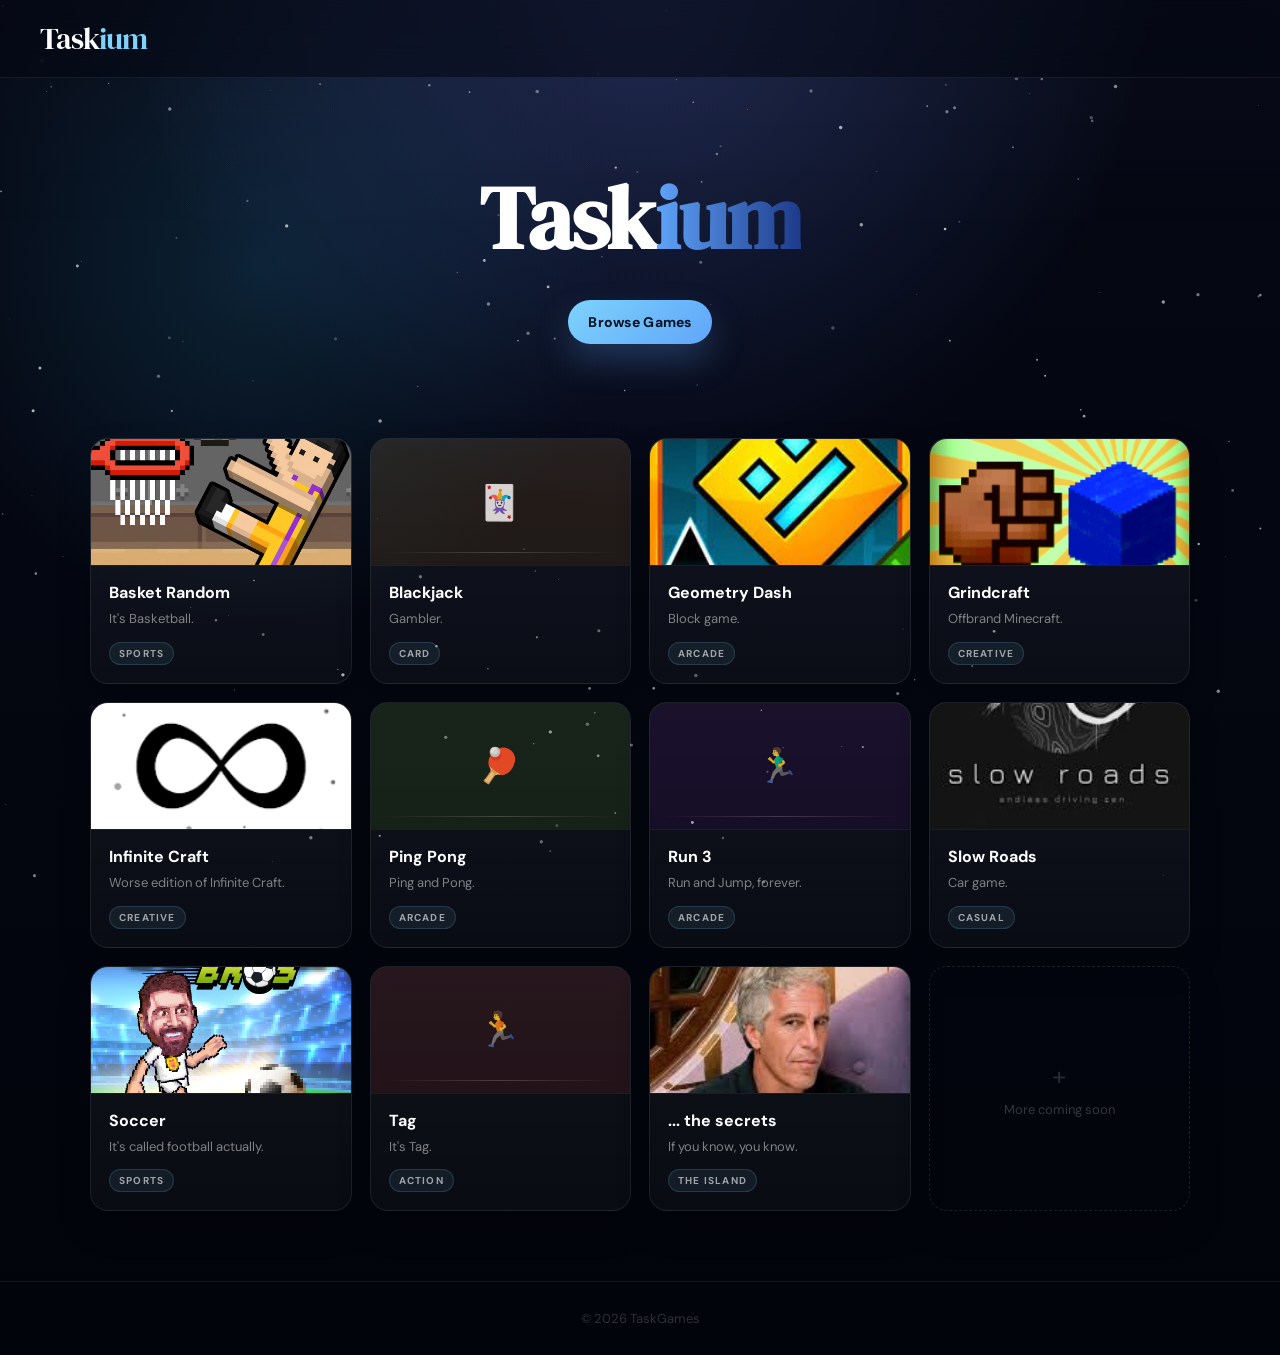
==== index.html @ 25eca899 "Files" ====
<!DOCTYPE html>
<html lang="en">
<head>
<meta charset="UTF-8" />
<meta name="viewport" content="width=device-width, initial-scale=1.0"/>
<title>Taskium</title>
<link rel="preconnect" href="https://fonts.googleapis.com" />
<link rel="preconnect" href="https://fonts.gstatic.com" crossorigin />
<link href="https://fonts.googleapis.com/css2?family=DM+Sans:wght@300;400;500;600&family=DM+Serif+Display&display=swap" rel="stylesheet" />
<link rel="stylesheet" href="styles.css" />
</head>
<body>

<canvas id="stars"></canvas>

<div class="bg">

  <nav>
    <div class="nav-brand">Task<span>ium</span></div>
  </nav>

  <div class="hero">
    <h1 class="hero-title">Task<span class="accent">ium</span></h1>
    <div class="hero-actions">
      <a href="#games" class="hero-btn primary">Browse Games</a>
    </div>
  </div>

  <!-- GAMES -->
  <div class="section" id="games">
    <div class="games-grid">

      <a href="basketrandom/index.html" class="game-card">
        <div class="game-thumb" style="background:rgba(24,95,165,0.15);">
          <img src=".icons/basketrandom.png" alt="Basket Random icon" class="game-thumb-art game-thumb-art--contain" />
        </div>
        <div class="game-body">
          <div class="game-name">Basket Random</div>
          <div class="game-desc">It's Basketball.</div>
          <span class="game-tag">Sports</span>
        </div>
      </a>

      <a href="blackjack/blackjack.html" class="game-card">
        <div class="game-thumb game-thumb-fallback" style="background:rgba(133,79,11,0.15);">🃏</div>
        <div class="game-body">
          <div class="game-name">Blackjack</div>
          <div class="game-desc">Gambler.</div>
          <span class="game-tag">Card</span>
        </div>
      </a>

      <a href="geometrydash/index.html" class="game-card">
        <div class="game-thumb" style="background:rgba(255,165,0,0.15);">
          <img src=".icons/geometrydash.png" alt="Geometry Dash icon" class="game-thumb-art game-thumb-art--contain" />
        </div>
        <div class="game-body">
          <div class="game-name">Geometry Dash</div>
          <div class="game-desc">Block game.</div>
          <span class="game-tag">Arcade</span>
        </div>
      </a>

      <a href="grindcraft/index.html" class="game-card">
        <div class="game-thumb" style="background:rgba(102, 51, 0, 0.15);">
          <img src=".icons/grindcraft.png" alt="Grindcraft icon" class="game-thumb-art game-thumb-art--contain" />
        </div>
        <div class="game-body">
          <div class="game-name">Grindcraft</div>
          <div class="game-desc">Offbrand Minecraft.</div>
          <span class="game-tag">Creative</span>
        </div>
      </a>

      <a href="infinitecraft/infinitecraft.html" class="game-card">
        <div class="game-thumb" style="background:rgba(95,94,90,0.2);">
          <img src=".icons/infinitecraft.png" alt="Infinite Craft icon" class="game-thumb-art game-thumb-art--contain" />
        </div>
        <div class="game-body">
          <div class="game-name">Infinite Craft</div>
          <div class="game-desc">Worse edition of Infinite Craft.</div>
          <span class="game-tag">Creative</span>
        </div>
      </a>

      <a href="pingpong/pingpong.html" class="game-card">
        <div class="game-thumb game-thumb-fallback" style="background:rgba(59,109,17,0.18);">🏓</div>
        <div class="game-body">
          <div class="game-name">Ping Pong</div>
          <div class="game-desc">Ping and Pong.</div>
          <span class="game-tag">Arcade</span>
        </div>
      </a>

      <a href="run3/run3.html" class="game-card">
        <div class="game-thumb game-thumb-fallback" style="background:rgba(75,0,130,0.15);">🏃‍♂️</div>
        <div class="game-body">
          <div class="game-name">Run 3</div>
          <div class="game-desc">Run and Jump, forever.</div>
          <span class="game-tag">Arcade</span>
        </div>
      </a>

      <a href="slowroads/slowroads.html" class="game-card">
        <div class="game-thumb" style="background:rgba(169,169,169,0.15);">
          <img src=".icons/slowroads.png" alt="Slow Roads icon" class="game-thumb-art game-thumb-art--contain" />
        </div>
        <div class="game-body">
          <div class="game-name">Slow Roads</div>
          <div class="game-desc">Car game.</div>
          <span class="game-tag">Casual</span>
        </div>
      </a>

      <a href="soccer/index.html" class="game-card">
        <div class="game-thumb" style="background:rgba(34,139,34,0.15);">
          <img src=".icons/soccer.png" alt="Soccer icon" class="game-thumb-art game-thumb-art--contain" />
        </div>
        <div class="game-body">
          <div class="game-name">Soccer</div>
          <div class="game-desc">It's called football actually.</div>
          <span class="game-tag">Sports</span>
        </div>
      </a>

      <a href="tag/index.html" class="game-card">
        <div class="game-thumb game-thumb-fallback" style="background:rgba(163,45,45,0.15);">🏃</div>
        <div class="game-body">
          <div class="game-name">Tag</div>
          <div class="game-desc">It's Tag.</div>
          <span class="game-tag">Action</span>
        </div>
      </a>

      <a href="fne/index.html" class="game-card">
        <div class="game-thumb" style="background:rgba(133,79,11,0.15);">
          <img src=".icons/fne.png" alt="FNE icon" class="game-thumb-art game-thumb-art--contain" style="object-position:center 22%;" />
        </div>
        <div class="game-body">
          <div class="game-name">... the secrets</div>
          <div class="game-desc">If you know, you know.</div>
          <span class="game-tag">THE ISLAND</span>
        </div>
      </a>

      <div class="game-card" style="border:1px dashed rgba(255,255,255,0.1);background:transparent;display:flex;align-items:center;justify-content:center;flex-direction:column;gap:8px;min-height:190px;cursor:default;">
        <div style="font-size:26px;color:rgba(255,255,255,0.15);">+</div>
        <div style="font-size:13px;color:rgba(255,255,255,0.2);">More coming soon</div>
      </div>

    </div>
  </div>

  <footer>© 2026 TaskGames</footer>

</div>

<script>
  const canvas = document.getElementById('stars');
  const ctx = canvas.getContext('2d');
  let W, H, stars = [];

  function resize() {
    W = canvas.width  = window.innerWidth;
    H = canvas.height = window.innerHeight;
  }

  function initStars(n = 180) {
    stars = [];
    for (let i = 0; i < n; i++) {
      stars.push({
        x:       Math.random() * W,
        y:       Math.random() * H,
        r:       Math.random() * 1.5 + 0.3,
        speed:   Math.random() * 0.2 + 0.04,
        opacity: Math.random() * 0.55 + 0.2
      });
    }
  }

  function drawStars() {
    ctx.clearRect(0, 0, W, H);
    for (const s of stars) {
      ctx.beginPath();
      ctx.arc(s.x, s.y, s.r, 0, Math.PI * 2);
      ctx.fillStyle = `rgba(255,255,255,${s.opacity})`;
      ctx.fill();
      s.y -= s.speed;
      if (s.y + s.r < 0) {
        s.y = H + s.r;
        s.x = Math.random() * W;
      }
    }
    requestAnimationFrame(drawStars);
  }

  window.addEventListener('resize', () => { resize(); initStars(); });
  resize();
  initStars();
  drawStars();


</script>
</body>
</html>
---- styles.css ----
html {
  scroll-behavior: smooth;
}

*, *::before, *::after { box-sizing: border-box; margin: 0; padding: 0; }

body {
  font-family: 'DM Sans', sans-serif;
  background:
    radial-gradient(circle at top, rgba(76, 114, 255, 0.22), transparent 34%),
    radial-gradient(circle at 20% 20%, rgba(58, 196, 255, 0.14), transparent 24%),
    linear-gradient(180deg, #050814 0%, #02040b 100%);
  min-height: 100vh;
  color: #fff;
}

#stars {
  position: fixed;
  top: 0; left: 0;
  width: 100%; height: 100%;
  z-index: 0;
  pointer-events: none;
}

.bg {
  min-height: 100vh;
  position: relative;
  z-index: 1;
  background:
    linear-gradient(180deg, rgba(255,255,255,0.02), transparent 18%),
    radial-gradient(circle at top, rgba(255,255,255,0.04), transparent 35%);
}

nav {
  display: flex;
  align-items: center;
  justify-content: space-between;
  padding: 18px 40px;
  border-bottom: 1px solid rgba(255,255,255,0.07);
  background: rgba(4,8,20,0.58);
  backdrop-filter: blur(16px);
  position: sticky;
  top: 0;
  z-index: 10;
}
.nav-brand {
  font-family: 'DM Serif Display', serif;
  font-size: 30px;
  letter-spacing: -1px;
}
.nav-brand span {
  color: #7dd3fc;
}
.nav-links {
  display: flex;
  align-items: center;
  gap: 12px;
}
.nav-links a {
  color: rgba(255,255,255,0.68);
  text-decoration: none;
  font-size: 13px;
  font-weight: 600;
  letter-spacing: 0.08em;
  text-transform: uppercase;
  padding: 10px 14px;
  border-radius: 999px;
  border: 1px solid rgba(255,255,255,0.08);
  background: rgba(255,255,255,0.03);
  transition: border-color .2s, color .2s, transform .2s, background .2s;
}
.nav-links a:hover {
  color: #fff;
  border-color: rgba(125,211,252,0.35);
  background: rgba(255,255,255,0.06);
  transform: translateY(-1px);
}

.hero {
  display: flex;
  flex-direction: column;
  align-items: center;
  justify-content: center;
  text-align: center;
  padding: 96px 40px 64px;
  gap: 18px;
}

.hero-title {
  font-family: 'DM Serif Display', serif;
  font-size: clamp(52px, 8vw, 88px);
  line-height: 1;
  letter-spacing: -2px;
  margin-bottom: 20px;
  color: #ffffff;
}
.hero-title .accent {
  background: linear-gradient(to right, #60a5fa 0%, #1e3a8a 100%);
  -webkit-background-clip: text;
  -webkit-text-fill-color: transparent;
  background-clip: text;
}

.hero-actions {
  display: flex;
  align-items: center;
  justify-content: center;
  gap: 14px;
  flex-wrap: wrap;
}
.hero-btn {
  text-decoration: none;
  padding: 13px 20px;
  border-radius: 999px;
  font-size: 14px;
  font-weight: 700;
  letter-spacing: 0.02em;
  transition: transform .2s, box-shadow .2s, border-color .2s, background .2s;
}
.hero-btn.primary {
  color: #02111f;
  background: linear-gradient(135deg, #7dd3fc 0%, #60a5fa 100%);
  box-shadow: 0 16px 34px rgba(96,165,250,0.25);
}
.hero-btn.secondary {
  color: #fff;
  border: 1px solid rgba(255,255,255,0.14);
  background: rgba(255,255,255,0.04);
}
.hero-btn:hover {
  transform: translateY(-2px);
}

.section {
  padding: 30px 40px 70px;
  max-width: 1180px;
  margin: 0 auto;
}

.games-grid {
  display: grid;
  grid-template-columns: repeat(auto-fill, minmax(240px, 1fr));
  gap: 18px;
}

.game-card {
  background: linear-gradient(180deg, rgba(255,255,255,0.06), rgba(255,255,255,0.03));
  border-radius: 18px;
  border: 1px solid rgba(255,255,255,0.08);
  overflow: hidden;
  cursor: pointer;
  transition: transform .2s, border-color .2s, background .2s, box-shadow .2s;
  text-decoration: none;
  color: inherit;
  display: block;
  box-shadow: 0 16px 34px rgba(0,0,0,0.18);
}
.game-card:hover {
  transform: translateY(-5px);
  border-color: rgba(125,211,252,0.28);
  background: linear-gradient(180deg, rgba(255,255,255,0.08), rgba(255,255,255,0.04));
  box-shadow: 0 20px 40px rgba(0,0,0,0.28);
}

.game-thumb {
  height: 126px;
  display: flex;
  align-items: center;
  justify-content: center;
  font-size: 46px;
  position: relative;
  overflow: hidden;
  padding: 0;
}
.game-thumb-art {
  width: 100%;
  height: 100%;
  display: block;
  position: relative;
  z-index: 1;
  filter: drop-shadow(0 10px 22px rgba(0,0,0,0.18));
}
.game-thumb-art--contain {
  object-fit: cover;
}
.game-thumb-art--cover {
  object-fit: cover;
}
.game-thumb-fallback {
  font-size: 34px;
  font-weight: 800;
  letter-spacing: 0.08em;
  color: rgba(255,255,255,0.88);
}
.game-thumb::after {
  content: '';
  position: absolute;
  inset: auto 12px 12px 12px;
  height: 1px;
  background: linear-gradient(90deg, transparent, rgba(255,255,255,0.18), transparent);
}

.game-body {
  padding: 16px 18px 18px;
  border-top: 1px solid rgba(255,255,255,0.06);
}
.game-name {
  font-size: 16px;
  font-weight: 700;
  color: #fff;
  margin-bottom: 6px;
}
.game-desc {
  font-size: 13px;
  color: rgba(255,255,255,0.48);
  line-height: 1.6;
}
.game-tag {
  display: inline-block;
  font-size: 10px;
  font-weight: 700;
  text-transform: uppercase;
  letter-spacing: 0.12em;
  padding: 4px 9px;
  border-radius: 100px;
  margin-top: 12px;
  background: rgba(125,211,252,0.08);
  color: rgba(255,255,255,0.6);
  border: 1px solid rgba(125,211,252,0.16);
}

footer {
  text-align: center;
  padding: 28px;
  border-top: 1px solid rgba(255,255,255,0.06);
  font-size: 13px;
  color: rgba(255,255,255,0.18);
}

@media (max-width: 600px) {
  nav {
    padding: 16px 20px;
    flex-direction: column;
    gap: 12px;
  }
  .hero {
    padding: 50px 20px 36px;
  }
  .hero-actions {
    width: 100%;
  }
  .hero-btn {
    width: 100%;
  }
  .section { padding: 36px 20px; }
}
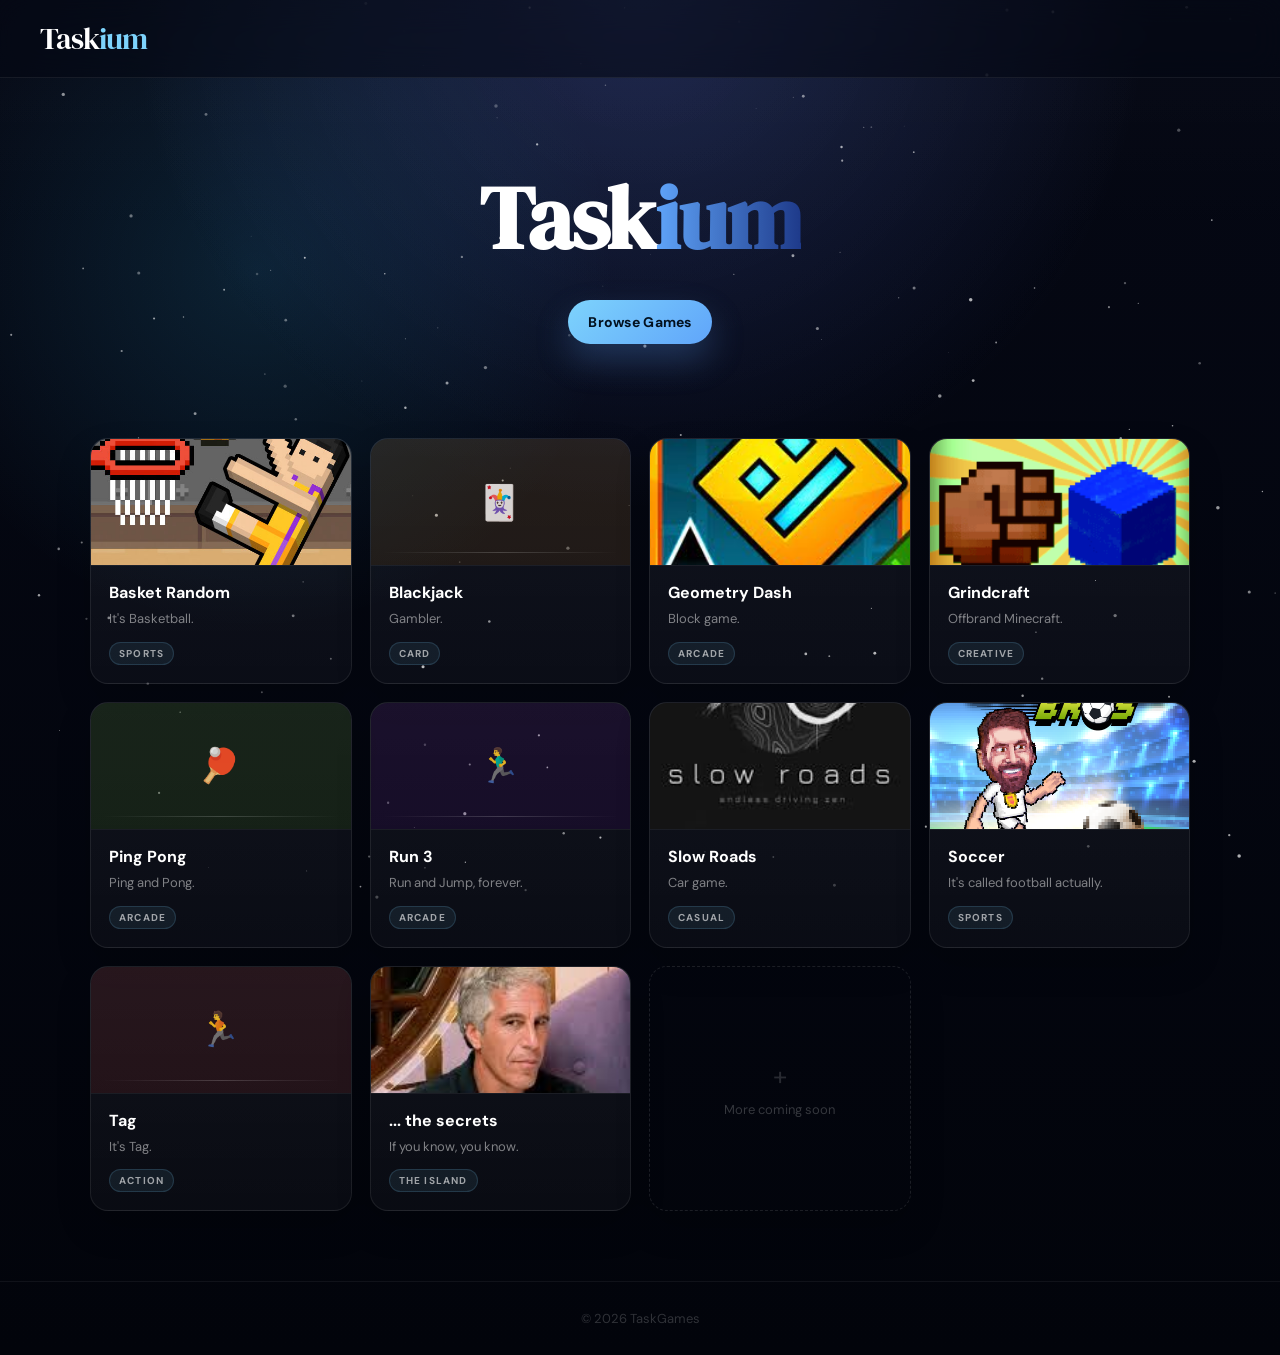
==== commit 1ad04d11: "oops" ====
--- a/index.html
+++ b/index.html
@@ -68,17 +68,6 @@
         <div class="game-body">
           <div class="game-name">Grindcraft</div>
           <div class="game-desc">Offbrand Minecraft.</div>
-          <span class="game-tag">Creative</span>
-        </div>
-      </a>
-
-      <a href="infinitecraft/infinitecraft.html" class="game-card">
-        <div class="game-thumb" style="background:rgba(95,94,90,0.2);">
-          <img src=".icons/infinitecraft.png" alt="Infinite Craft icon" class="game-thumb-art game-thumb-art--contain" />
-        </div>
-        <div class="game-body">
-          <div class="game-name">Infinite Craft</div>
-          <div class="game-desc">Worse edition of Infinite Craft.</div>
           <span class="game-tag">Creative</span>
         </div>
       </a>
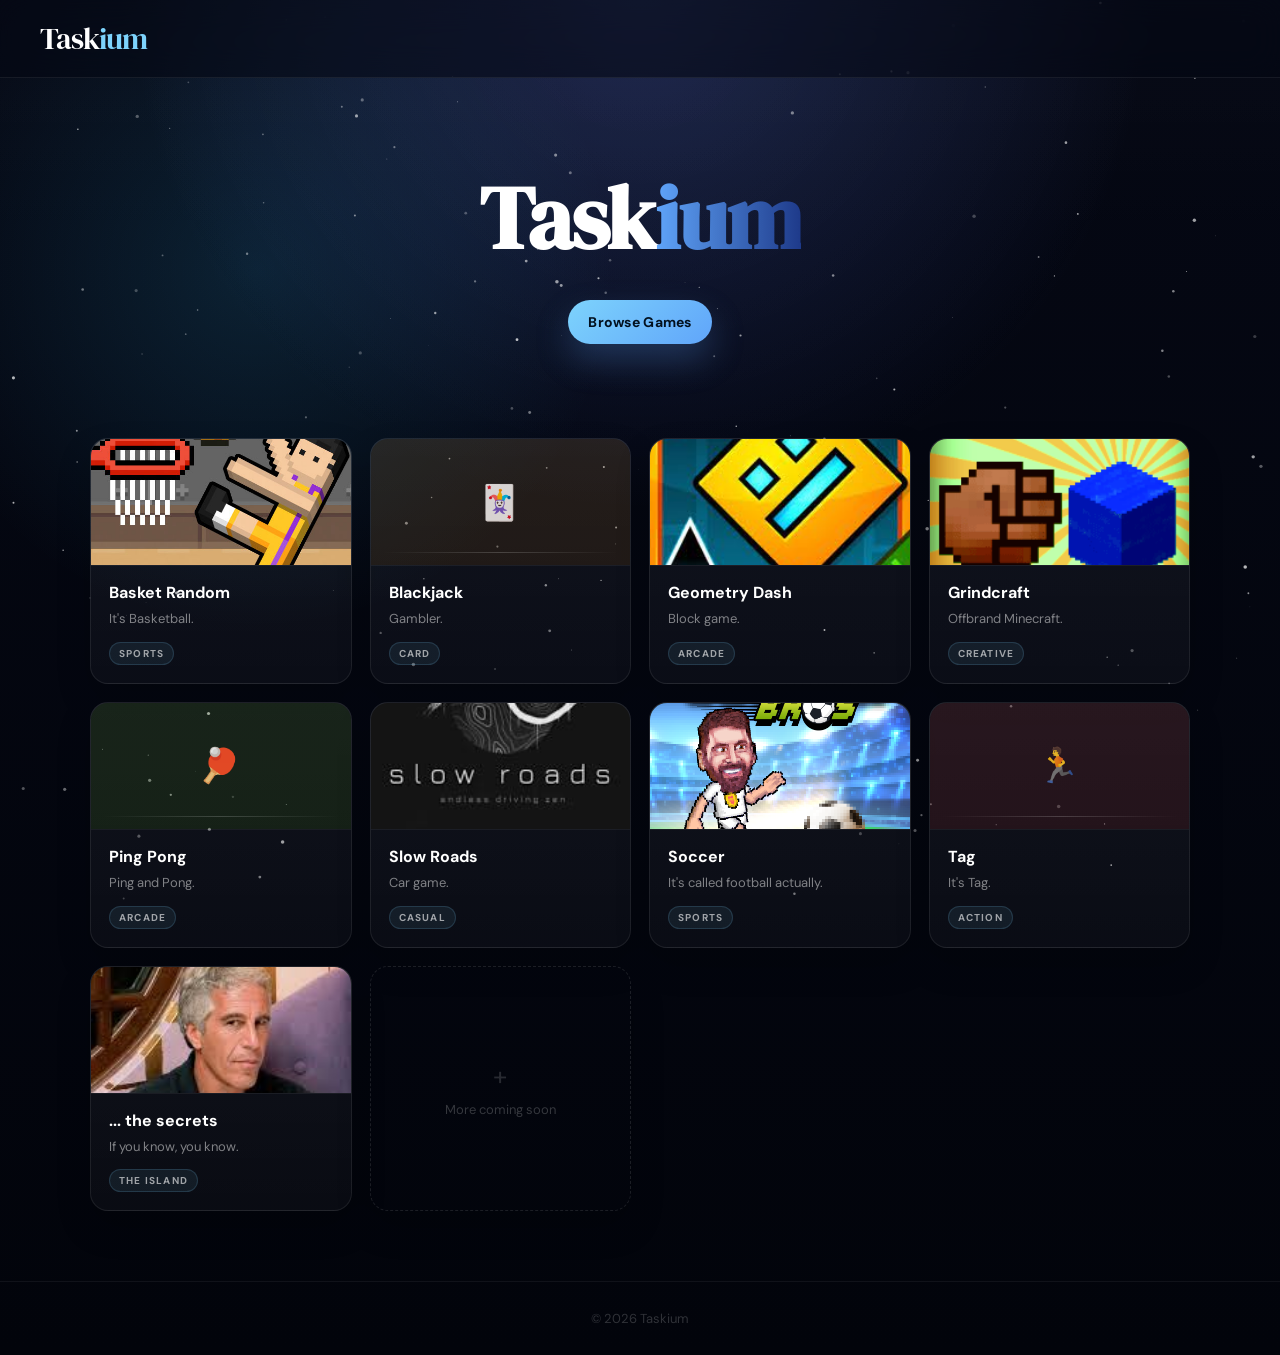
==== commit 9e55433a: "idk" ====
--- a/index.html
+++ b/index.html
@@ -81,15 +81,6 @@
         </div>
       </a>
 
-      <a href="run3/run3.html" class="game-card">
-        <div class="game-thumb game-thumb-fallback" style="background:rgba(75,0,130,0.15);">🏃‍♂️</div>
-        <div class="game-body">
-          <div class="game-name">Run 3</div>
-          <div class="game-desc">Run and Jump, forever.</div>
-          <span class="game-tag">Arcade</span>
-        </div>
-      </a>
-
       <a href="slowroads/slowroads.html" class="game-card">
         <div class="game-thumb" style="background:rgba(169,169,169,0.15);">
           <img src=".icons/slowroads.png" alt="Slow Roads icon" class="game-thumb-art game-thumb-art--contain" />
@@ -140,7 +131,7 @@
     </div>
   </div>
 
-  <footer>© 2026 TaskGames</footer>
+  <footer>© 2026 Taskium</footer>
 
 </div>
 
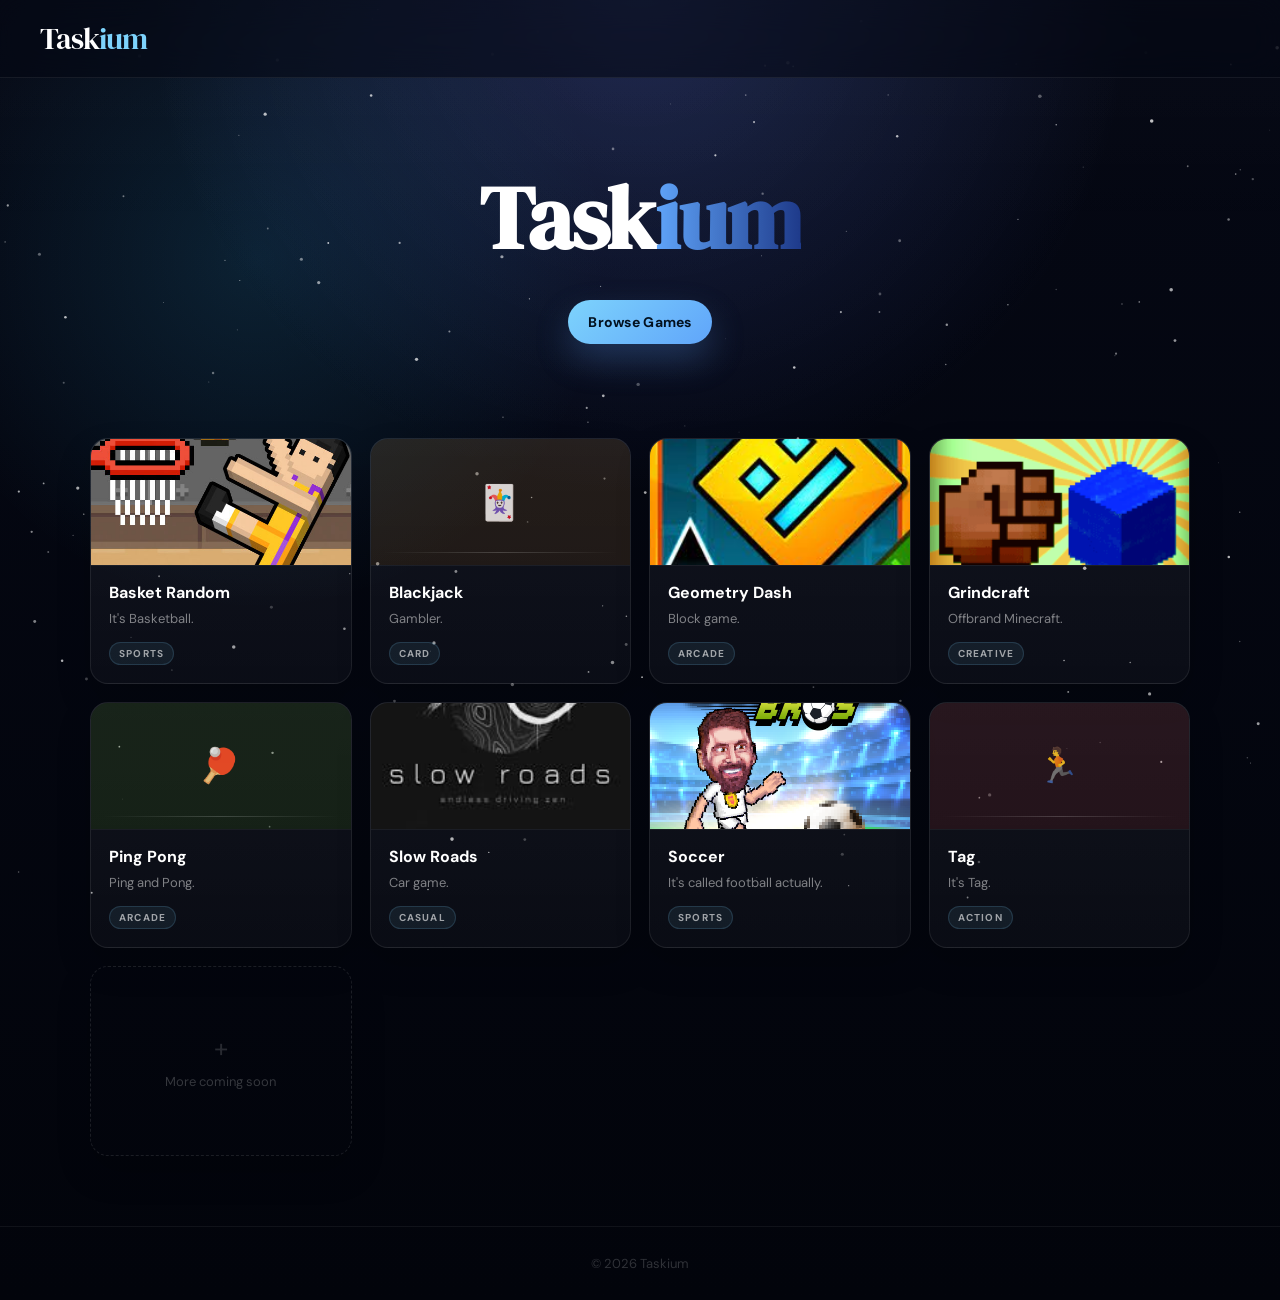
==== commit b2e1adee: "not working aswell" ====
--- a/index.html
+++ b/index.html
@@ -61,7 +61,7 @@
         </div>
       </a>
 
-      <a href="grindcraft/index.html" class="game-card">
+      <a href="grindcraft/grindcraft.html" class="game-card">
         <div class="game-thumb" style="background:rgba(102, 51, 0, 0.15);">
           <img src=".icons/grindcraft.png" alt="Grindcraft icon" class="game-thumb-art game-thumb-art--contain" />
         </div>
@@ -109,17 +109,6 @@
           <div class="game-name">Tag</div>
           <div class="game-desc">It's Tag.</div>
           <span class="game-tag">Action</span>
-        </div>
-      </a>
-
-      <a href="fne/index.html" class="game-card">
-        <div class="game-thumb" style="background:rgba(133,79,11,0.15);">
-          <img src=".icons/fne.png" alt="FNE icon" class="game-thumb-art game-thumb-art--contain" style="object-position:center 22%;" />
-        </div>
-        <div class="game-body">
-          <div class="game-name">... the secrets</div>
-          <div class="game-desc">If you know, you know.</div>
-          <span class="game-tag">THE ISLAND</span>
         </div>
       </a>
 
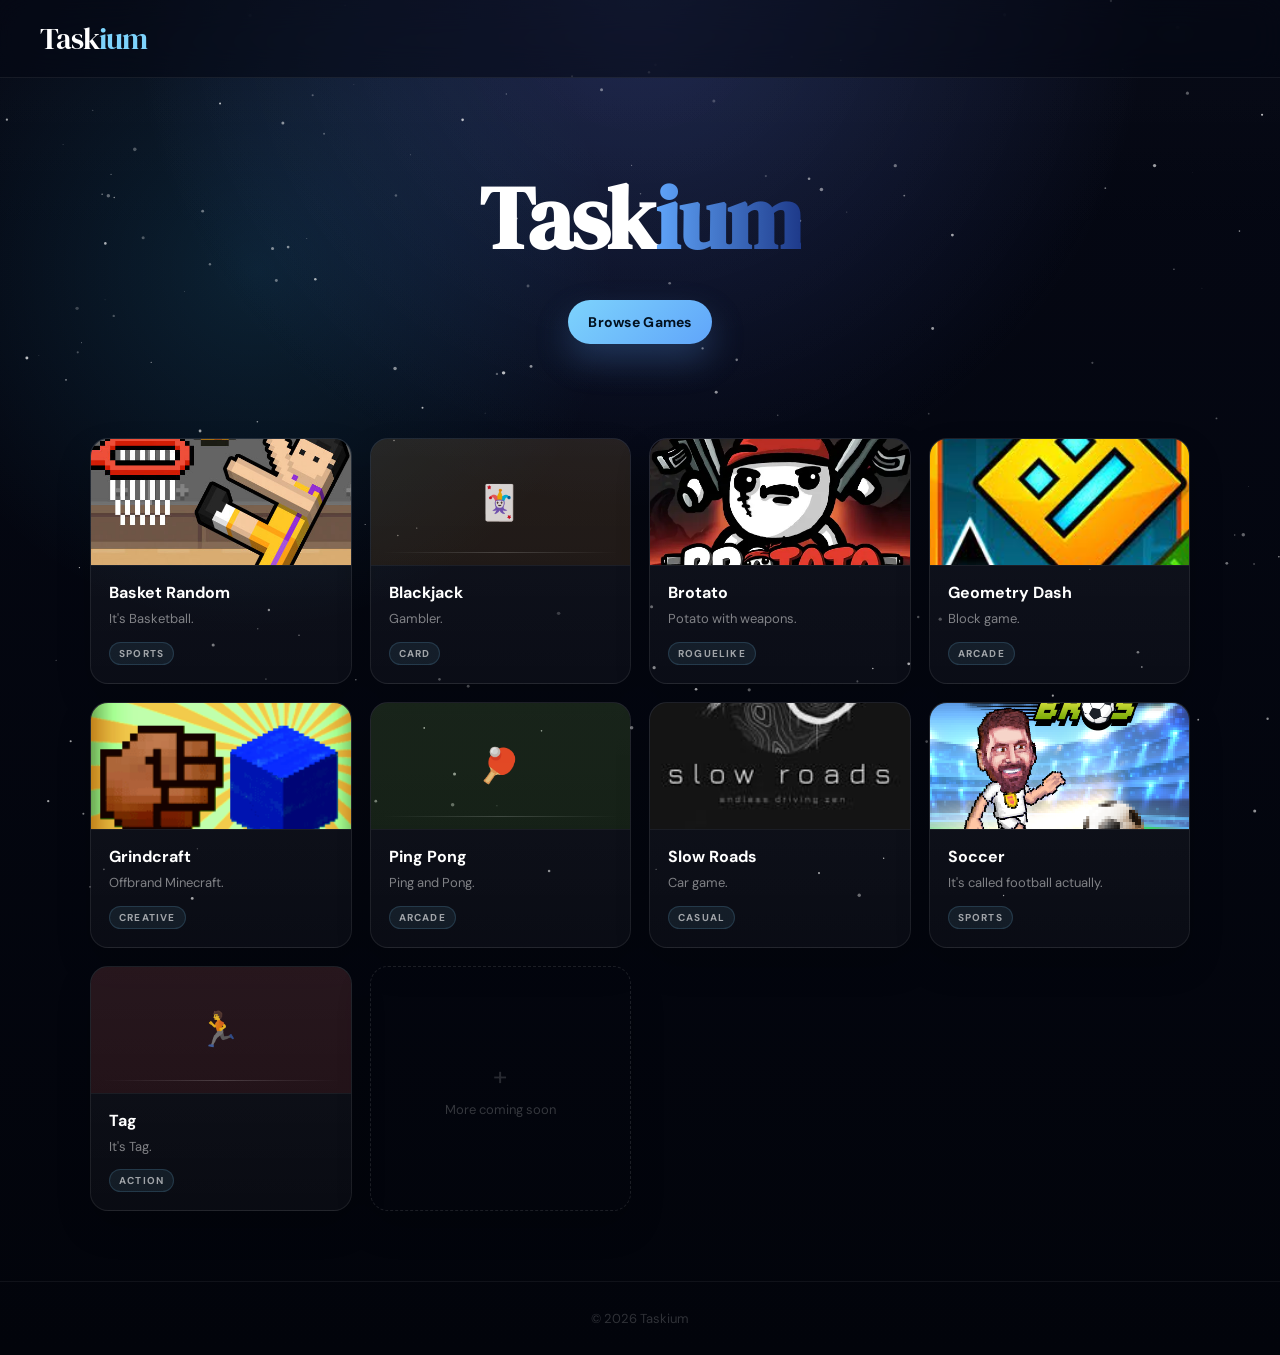
==== commit d0dba4d2: "alright thats enough skidding" ====
--- a/index.html
+++ b/index.html
@@ -47,6 +47,17 @@
           <div class="game-name">Blackjack</div>
           <div class="game-desc">Gambler.</div>
           <span class="game-tag">Card</span>
+        </div>
+      </a>
+
+      <a href="brotato/index.html" class="game-card">
+        <div class="game-thumb" style="background:rgba(120,72,255,0.15);">
+        <img src=".icons/brotato.png" alt="Brotato icon" class="game-thumb-art game-thumb-art--contain" />
+          </div>
+          <div class="game-body">
+          <div class="game-name">Brotato</div>
+          <div class="game-desc">Potato with weapons.</div>
+          <span class="game-tag">Roguelike</span>
         </div>
       </a>
 
